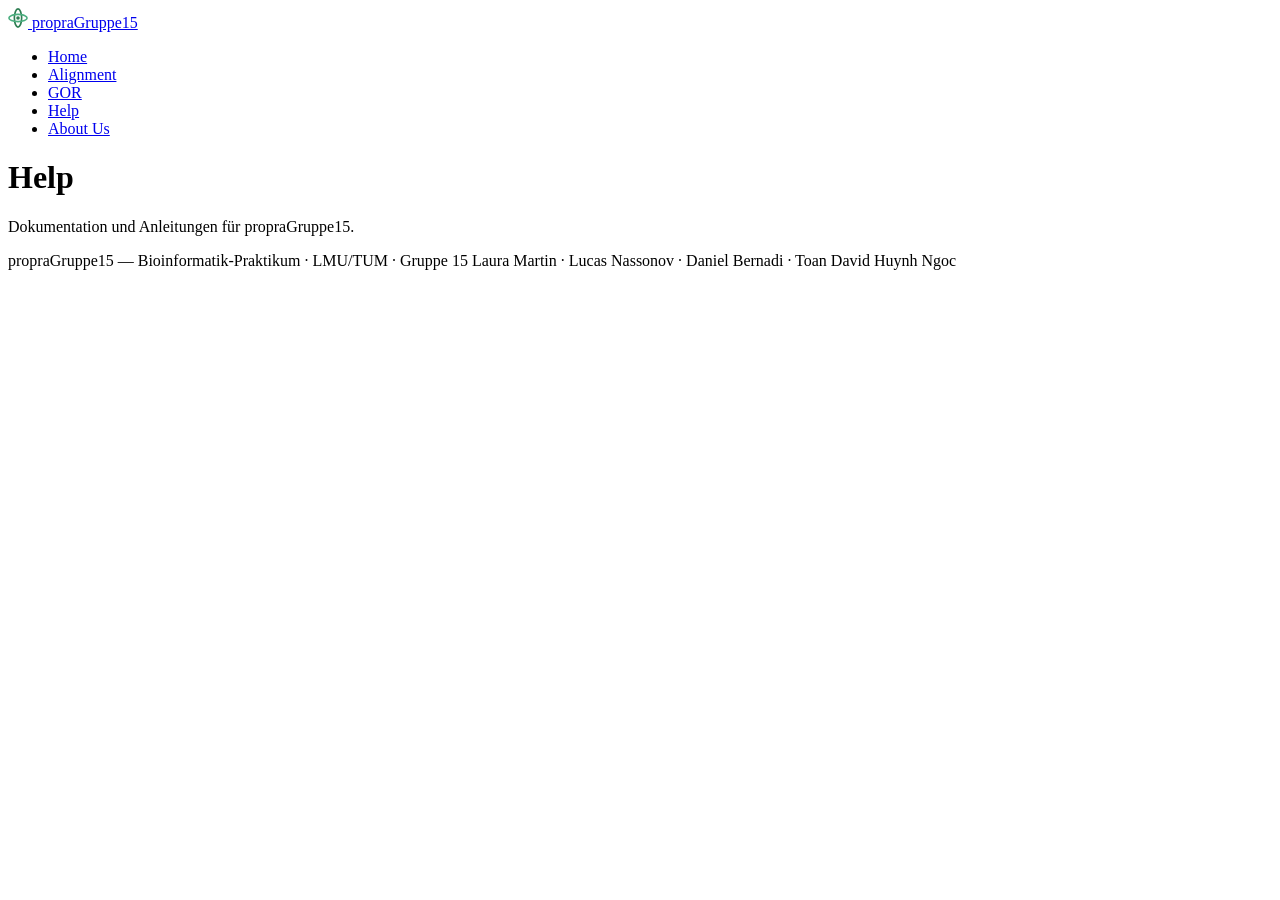
==== Solution1/Assignment03/about/index.html @ d186a950 "help, about, style" ====
<!DOCTYPE html>
<html lang="de">
<head>
    <meta charset="utf-8">
    <meta name="viewport" content="width=device-width, initial-scale=1">
    <title>Help — propraGruppe15</title>
    <link rel="preconnect" href="https://fonts.googleapis.com">
    <link href="https://fonts.googleapis.com/css2?family=Inter:wght@300;400;500;600&family=JetBrains+Mono:wght@400;500&display=swap" rel="stylesheet">
    <link rel="stylesheet" href="../styles.css">
</head>
<body>

<nav>
    <a class="nav-logo" href="../aufgabe3_2_0.html">
        <svg viewBox="0 0 22 22" fill="none" width="20" height="20">
            <ellipse cx="11" cy="11" rx="4"  ry="10" stroke="#2e7d52" stroke-width="1.8" fill="none"/>
            <ellipse cx="11" cy="11" rx="10" ry="4"  stroke="#4caf80" stroke-width="1.8" fill="none"/>
            <circle  cx="11" cy="11" r="2"           fill="#2e7d52"/>
        </svg>
        propraGruppe15
    </a>
    <ul class="nav-links">
        <li><a href="../index.html">Home</a></li>
        <li><a href="https://bioclient1.bio.ifi.lmu.de/~martinla/propragruppe15/Solution3/Alignment/Alignment_CGI.py">Alignment</a></li>
        <li><a href="https://bioclient1.bio.ifi.lmu.de/~martinla/propragruppe15/Solution3/GOR/GOR_final/GOR_CGI.py">GOR</a></li>
        <li style="margin-left: auto;"><a href="../help/index.html" class="active">Help</a></li>
        <li style="margin-left: auto;"><a href="#">About Us</a></li>        
    </ul>
</nav>

<div class="hero">
    <h1>Help</h1>
    <p>Dokumentation und Anleitungen für propraGruppe15.</p>
</div>

<div class="page-wrapper">
    <!-- your help content here -->
</div>

<footer>
    <span>propraGruppe15 &mdash; Bioinformatik-Praktikum &middot; LMU/TUM &middot; Gruppe 15</span>
    <span>Laura Martin &middot; Lucas Nassonov &middot; Daniel Bernadi &middot; Toan David Huynh Ngoc</span>
</footer>

</body>
</html>
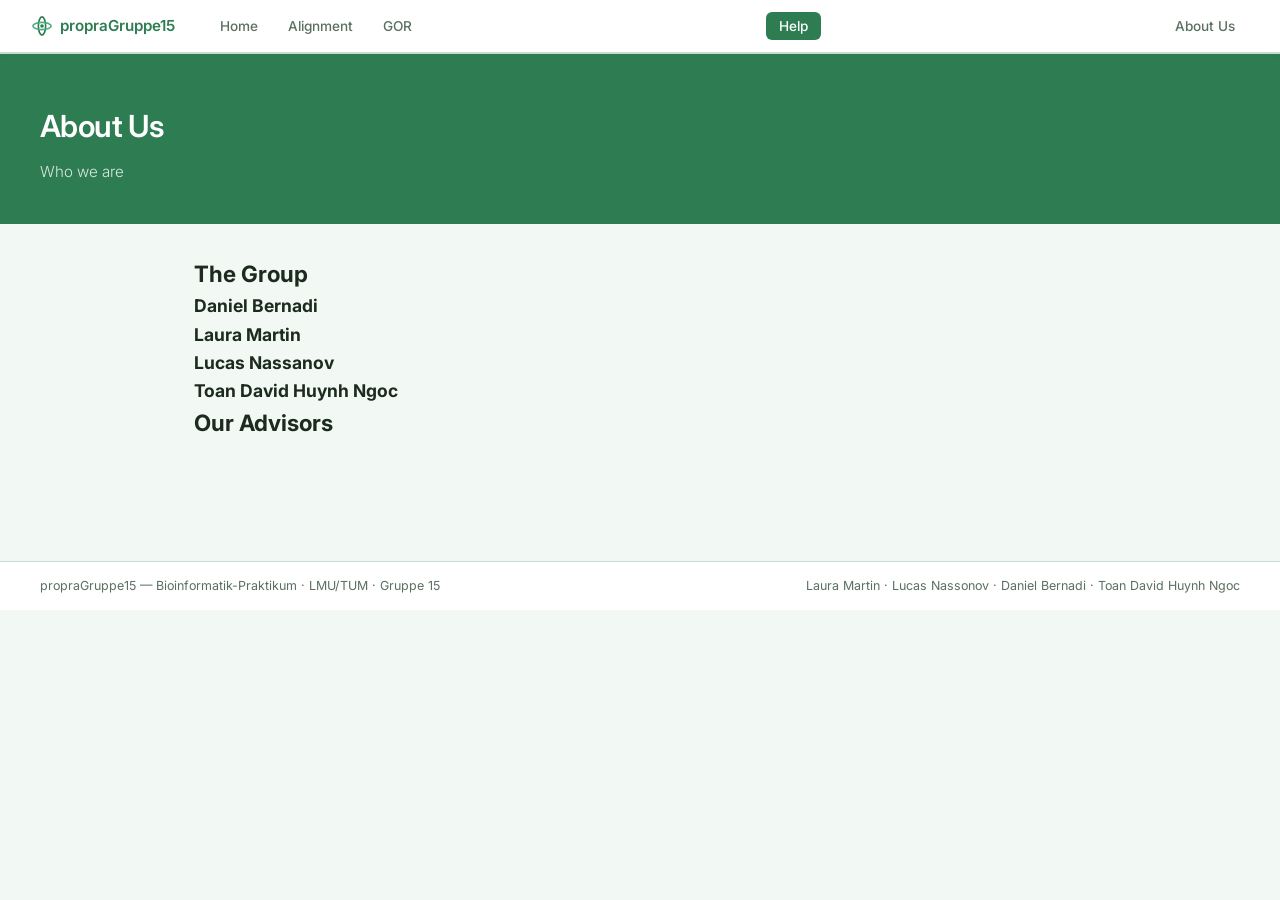
==== commit 74654461: "urm" ====
--- a/Solution1/Assignment03/about/index.html
+++ b/Solution1/Assignment03/about/index.html
@@ -6,7 +6,7 @@
     <title>Help — propraGruppe15</title>
     <link rel="preconnect" href="https://fonts.googleapis.com">
     <link href="https://fonts.googleapis.com/css2?family=Inter:wght@300;400;500;600&family=JetBrains+Mono:wght@400;500&display=swap" rel="stylesheet">
-    <link rel="stylesheet" href="../styles.css">
+    <link rel="stylesheet" href="../style.css">
 </head>
 <body>
 
@@ -29,12 +29,18 @@
 </nav>
 
 <div class="hero">
-    <h1>Help</h1>
-    <p>Dokumentation und Anleitungen für propraGruppe15.</p>
+    <h1>About Us</h1>
+    <p>Who we are</p>
 </div>
 
 <div class="page-wrapper">
-    <!-- your help content here -->
+     <h2>The Group</h2>
+     <h3>Daniel Bernadi</h3>
+     <h3>Laura Martin</h3>
+     <h3>Lucas Nassanov</h3>
+     <h3>Toan David Huynh Ngoc</h3>
+     <h2>Our Advisors</h2>
+     
 </div>
 
 <footer>
--- a/Solution1/Assignment03/style.css
+++ b/Solution1/Assignment03/style.css
@@ -0,0 +1,191 @@
+:root {
+    --green:     #2e7d52;
+    --green-dk:  #1f5c3a;
+    --green-lt:  #4caf80;
+    --green-bg:  #edf7f2;
+    --green-mid: #c5ddd0;
+    --text:      #1c2b1e;
+    --text-dim:  #5a7060;
+    --border:    #c5ddd0;
+    --bg:        #f2f8f4;
+    --white:     #ffffff;
+}
+*, *::before, *::after { box-sizing: border-box; margin: 0; padding: 0; }
+
+body {
+    font-family: 'Inter', sans-serif;
+    font-size: 15px;
+    background: var(--bg);
+    color: var(--text);
+    line-height: 1.6;
+}
+
+/* ── Navbar ─────────────────────────────── */
+nav {
+    background: var(--white);
+    border-bottom: 2px solid var(--green-mid);
+    padding: 0 32px;
+    display: flex;
+    align-items: center;
+    gap: 32px;
+    height: 54px;
+    position: sticky;
+    top: 0;
+    z-index: 10;
+    box-shadow: 0 1px 6px rgba(30,80,50,0.07);
+}
+.nav-logo {
+    font-weight: 600; font-size: 0.95rem;
+    color: var(--green); display: flex; align-items: center;
+    gap: 8px; white-space: nowrap; text-decoration: none;
+}
+.nav-links { display: flex; gap: 4px; list-style: none;  flex: 1;}
+.nav-links a {
+    text-decoration: none; font-size: 0.85rem; font-weight: 500;
+    color: var(--text-dim); padding: 6px 13px; border-radius: 6px;
+    transition: all 0.15s;
+}
+.nav-links a:hover  { background: var(--green-bg); color: var(--green); }
+.nav-links a.active { background: var(--green); color: white; }
+
+/* ── Hero ───────────────────────────────── */
+.hero {
+    background: #2e7d52;
+    padding: 48px 40px 40px; color: white;
+}
+.hero h1 { font-size: 1.9rem; font-weight: 600; letter-spacing: -0.02em; margin-bottom: 8px; }
+.hero p   { font-size: 0.95rem; opacity: 0.82; font-weight: 300; max-width: 580px; line-height: 1.7; }
+.hero-deco {
+    font-family: 'JetBrains Mono', monospace;
+    font-size: 0.7rem; opacity: 0.2; letter-spacing: 0.15em;
+    margin-top: 18px; overflow: hidden; white-space: nowrap;
+}
+
+/* ── Page ───────────────────────────────── */
+.page-wrapper { max-width: 940px; margin: 0 auto; padding: 32px 24px 80px; }
+
+/* ── Section label ──────────────────────── */
+.section-label {
+    font-size: 0.7rem; font-weight: 600; letter-spacing: 0.14em;
+    text-transform: uppercase; color: var(--green);
+    margin-bottom: 12px; margin-top: 32px;
+    display: flex; align-items: center; gap: 8px;
+}
+.section-label::after { content: ''; flex: 1; height: 1px; background: var(--green-mid); }
+
+/* ── Card ───────────────────────────────── */
+.card {
+    background: var(--white); border: 1px solid var(--border);
+    border-radius: 8px; padding: 24px 28px; margin-bottom: 16px;
+    box-shadow: 0 1px 4px rgba(30,80,50,0.07);
+}
+.card h2 {
+    font-size: 1rem; font-weight: 600; color: var(--green-dk); margin-bottom: 6px;
+}
+.card > p, .card > form > p {
+    font-size: 0.88rem; color: var(--text-dim);
+    line-height: 1.65; margin-bottom: 14px; font-weight: 300;
+}
+
+/* ── Meta grid (Gruppe) ─────────────────── */
+.meta-grid { display: grid; grid-template-columns: repeat(3,1fr); gap: 12px; }
+.meta-block {
+    background: var(--green-bg); border: 1px solid var(--green-mid);
+    border-radius: 6px; padding: 14px 16px;
+}
+.meta-block h3 {
+    font-size: 0.7rem; font-weight: 600; letter-spacing: 0.1em;
+    text-transform: uppercase; color: var(--green); margin-bottom: 6px;
+}
+.meta-block p { font-size: 0.88rem; color: var(--text); line-height: 1.55; }
+
+/* ── Form elements ──────────────────────── */
+.field-label {
+    display: block; font-size: 0.78rem; font-weight: 500;
+    color: var(--text-dim); margin-bottom: 5px; margin-top: 14px;
+}
+input[type=text], textarea, select {
+    width: 100%; padding: 9px 12px;
+    background: var(--white); border: 1.5px solid var(--border);
+    border-radius: 6px; color: var(--text);
+    font-family: 'Inter', sans-serif; font-size: 0.9rem;
+    transition: border-color 0.15s, box-shadow 0.15s;
+    outline: none; appearance: none;
+}
+input[type=text]:focus, textarea:focus, select:focus {
+    border-color: var(--green);
+    box-shadow: 0 0 0 3px rgba(46,125,82,0.1);
+}
+textarea {
+    font-family: 'JetBrains Mono', monospace;
+    font-size: 0.82rem; resize: vertical; min-height: 72px; background: #fafcfb;
+}
+select {
+    background-image: url("data:image/svg+xml,%3Csvg xmlns='http://www.w3.org/2000/svg' width='10' height='6' viewBox='0 0 10 6'%3E%3Cpath fill='%235a7060' d='M5 6L0 0h10z'/%3E%3C/svg%3E");
+    background-repeat: no-repeat; background-position: right 12px center;
+    padding-right: 32px; cursor: pointer;
+}
+input[type=file] { color: var(--text-dim); font-size: 0.88rem; padding: 8px 0; }
+
+.param-grid { display: grid; grid-template-columns: 1fr 1fr; gap: 0 20px; }
+
+input[type=submit], button[type=submit] {
+    margin-top: 18px; padding: 10px 26px;
+    background: var(--green); color: white;
+    font-family: 'Inter', sans-serif; font-weight: 600; font-size: 0.88rem;
+    border: none; border-radius: 6px; cursor: pointer;
+    transition: background 0.15s;
+}
+input[type=submit]:hover, button[type=submit]:hover { background: var(--green-dk); }
+
+/* ── Warning note ───────────────────────── */
+.note {
+    background: #fff8e1; border: 1px solid #f0d060;
+    border-radius: 6px; padding: 8px 14px;
+    font-size: 0.82rem; color: #7a5800; margin-bottom: 14px;
+}
+
+/* ── Sub-divider inside card ────────────── */
+.card-divider {
+    border: none; border-top: 1px solid var(--border); margin: 22px 0;
+}
+
+/* ── Footer ─────────────────────────────── */
+footer {
+    background: var(--white); border-top: 1px solid var(--border);
+    padding: 14px 40px; font-size: 0.78rem; color: var(--text-dim);
+    display: flex; justify-content: space-between; margin-top: 40px;
+}
+
+details {
+    border-bottom: 1px solid var(--border);
+    padding: 16px 0;
+}
+
+details summary {
+    font-weight: 600;
+    font-size: 0.95rem;
+    color: var(--text);
+    cursor: pointer;
+    list-style: none;
+    display: flex;
+    justify-content: space-between;
+    align-items: center;
+}
+
+details summary::after {
+    content: '▾';
+    color: var(--green);
+    font-size: 1.1rem;
+}
+
+details[open] summary::after {
+    content: '▴';
+}
+
+details p {
+    margin-top: 10px;
+    font-size: 0.88rem;
+    color: var(--text-dim);
+    line-height: 1.65;
+}
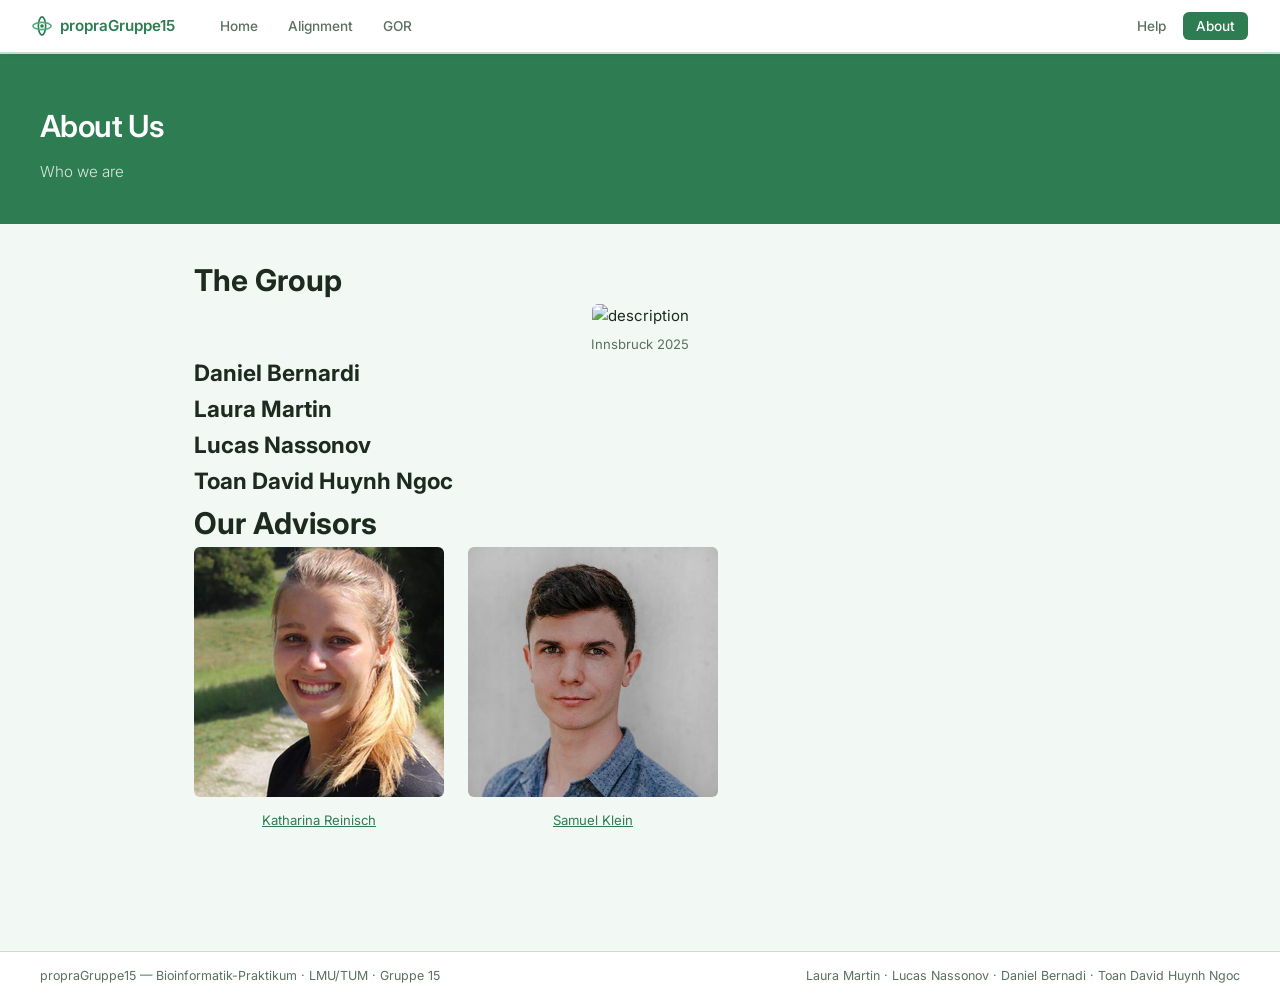
==== commit 18ae5565: "urmmmmmmmm" ====
--- a/Solution1/Assignment03/about/index.html
+++ b/Solution1/Assignment03/about/index.html
@@ -23,8 +23,8 @@
         <li><a href="../index.html">Home</a></li>
         <li><a href="https://bioclient1.bio.ifi.lmu.de/~martinla/propragruppe15/Solution3/Alignment/Alignment_CGI.py">Alignment</a></li>
         <li><a href="https://bioclient1.bio.ifi.lmu.de/~martinla/propragruppe15/Solution3/GOR/GOR_final/GOR_CGI.py">GOR</a></li>
-        <li style="margin-left: auto;"><a href="../help/index.html" class="active">Help</a></li>
-        <li style="margin-left: auto;"><a href="#">About Us</a></li>        
+        <li style="margin-left: auto;"><a href="../help/index.html">Help</a></li>
+        <li><a href="#"; class="active">About</a></li>        
     </ul>
 </nav>
 
@@ -34,12 +34,31 @@
 </div>
 
 <div class="page-wrapper">
-     <h2>The Group</h2>
-     <h3>Daniel Bernadi</h3>
-     <h3>Laura Martin</h3>
-     <h3>Lucas Nassanov</h3>
-     <h3>Toan David Huynh Ngoc</h3>
-     <h2>Our Advisors</h2>
+     <h1>The Group</h1>
+     <figure style="text-align: center;">
+        <img src="../images/group.png" alt="description" style="width: 66%; height: 66%; object-fit: cover; border-radius: 6px;">
+        <figcaption style="margin-right: auto; font-size: 0.82rem; color: var(--text-dim); margin-top: 6px;">Innsbruck 2025</a>
+        </figcaption>
+    </figure>
+     <h2>Daniel Bernardi</h2>
+     <h2>Laura Martin</h2>
+     <h2>Lucas Nassonov</h2>
+     <h2>Toan David Huynh Ngoc</h2>
+     <h1>Our Advisors</h1>
+     <div style="display: flex; gap: 24px; justify-content: flex-start">
+    <figure style="text-align: center;">
+        <img src="../images/Kathi.jpg" alt="description" style="width: 250px; height: 250px; object-fit: cover; border-radius: 6px;">
+        <figcaption style="margin-right: auto; font-size: 0.82rem; color: var(--text-dim); margin-top: 6px;">
+                        <a href="https://www.bio.ifi.lmu.de/mitarbeiter/katharina-reinisch/index.html" style="color: var(--green);">Katharina Reinisch</a>
+        </figcaption>
+    </figure>
+    <figure style="text-align: center;">
+        <img src="../images/sam.jpeg" alt="description" style="width: 250px; height: 250px; border-radius: 6px;">
+        <figcaption style="font-size: 0.82rem; color: var(--text-dim); margin-top: 6px;">
+            <a href="https://www.bio.ifi.lmu.de/mitarbeiter/samuel-klein/index.html" style="color: var(--green);">Samuel Klein</a>
+        </figcaption>
+    </figure>
+</div>
      
 </div>
 
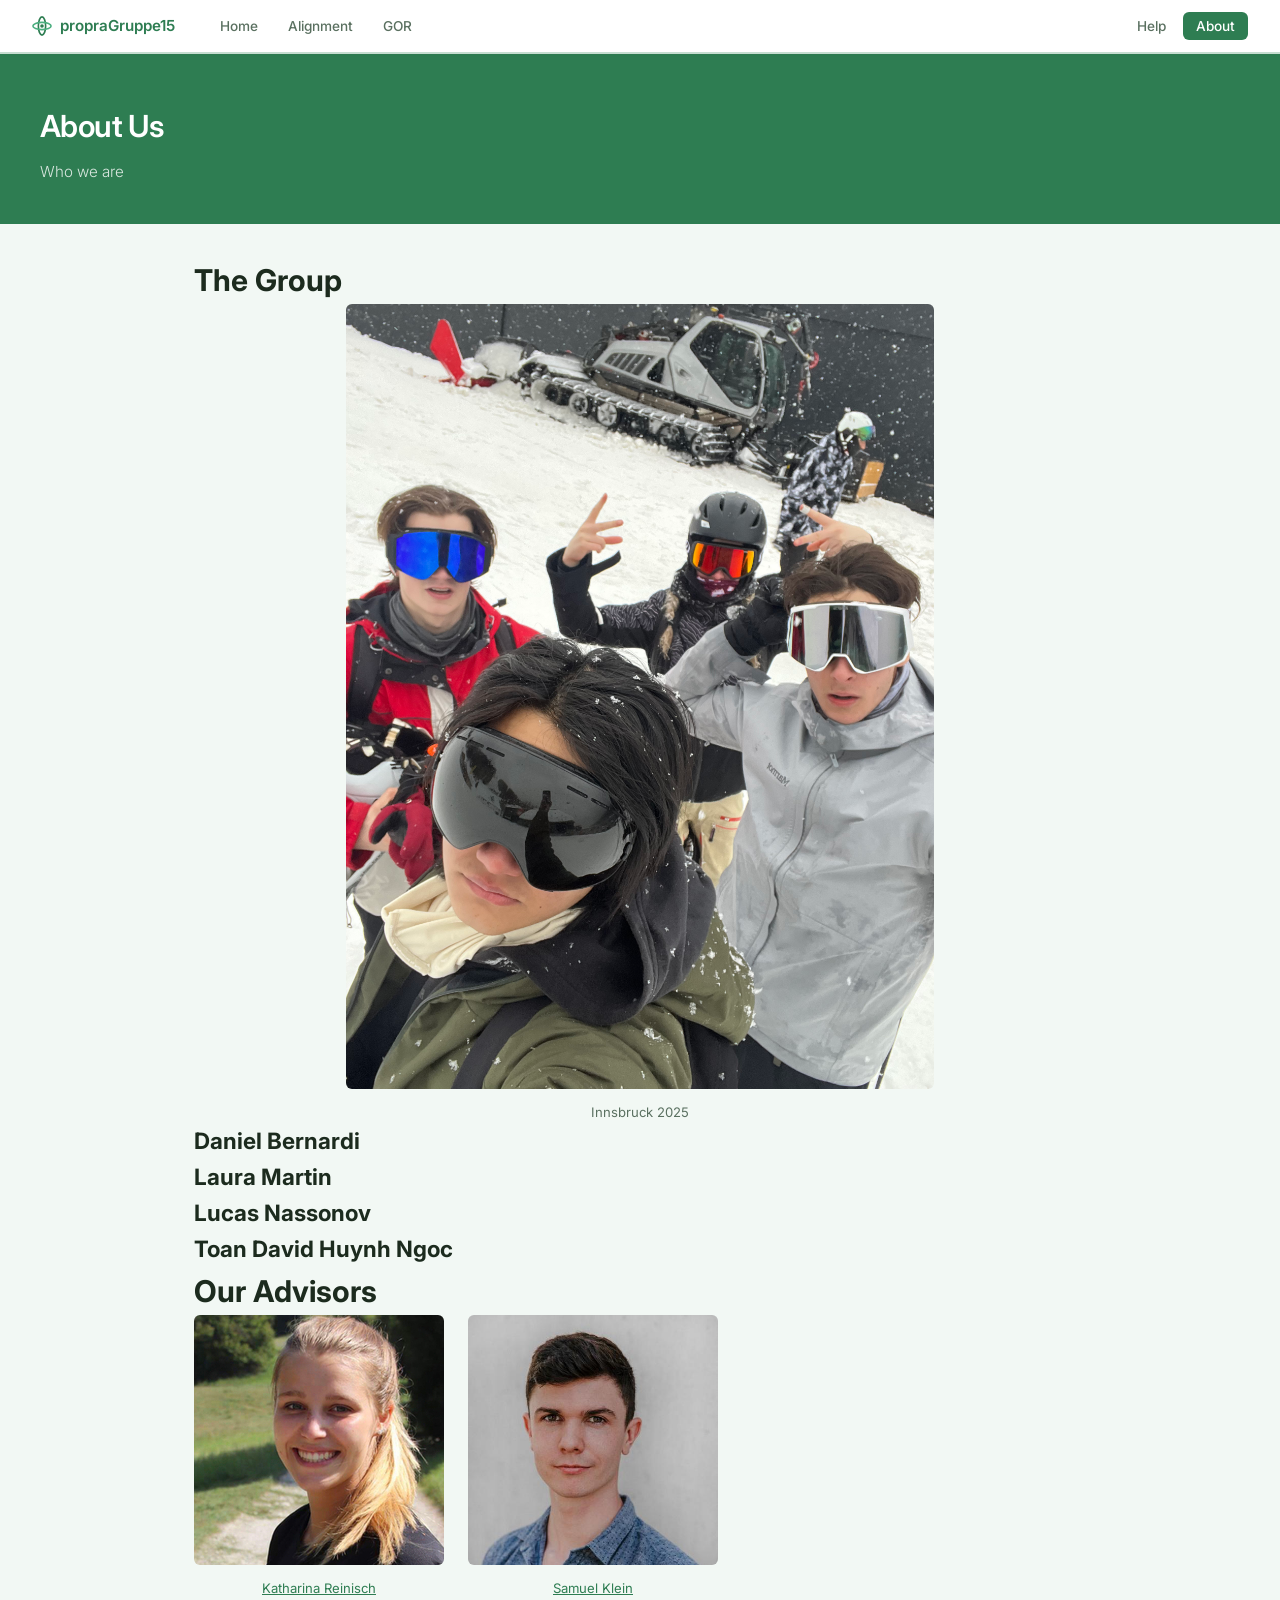
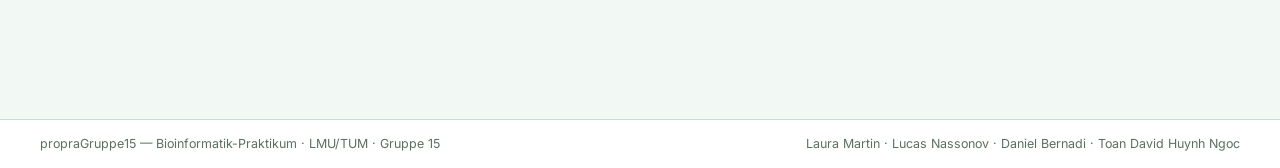
==== commit 6cf50103: "about" ====
--- a/Solution1/Assignment03/about/index.html
+++ b/Solution1/Assignment03/about/index.html
@@ -20,7 +20,7 @@
         propraGruppe15
     </a>
     <ul class="nav-links">
-        <li><a href="../index.html">Home</a></li>
+        <li><a href="../aufgabe3_2_0.html">Home</a></li>
         <li><a href="https://bioclient1.bio.ifi.lmu.de/~martinla/propragruppe15/Solution3/Alignment/Alignment_CGI.py">Alignment</a></li>
         <li><a href="https://bioclient1.bio.ifi.lmu.de/~martinla/propragruppe15/Solution3/GOR/GOR_final/GOR_CGI.py">GOR</a></li>
         <li style="margin-left: auto;"><a href="../help/index.html">Help</a></li>
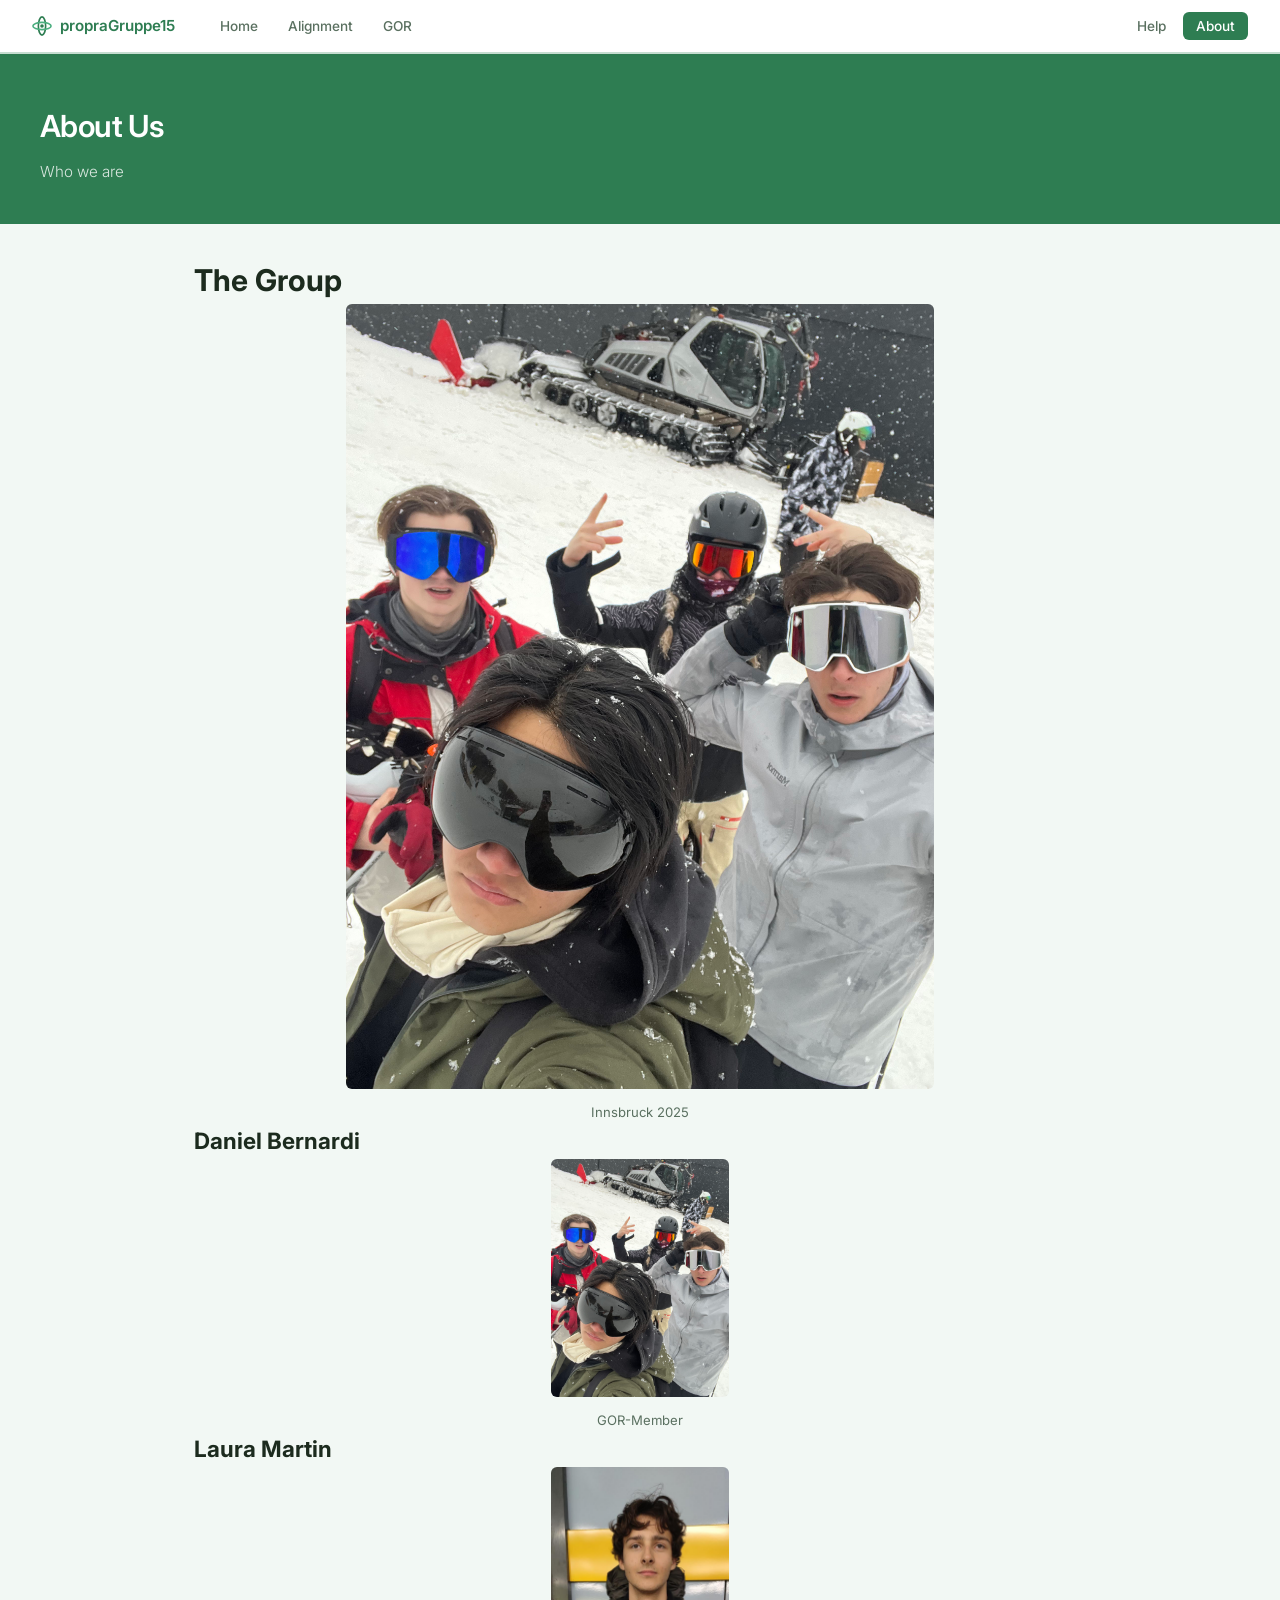
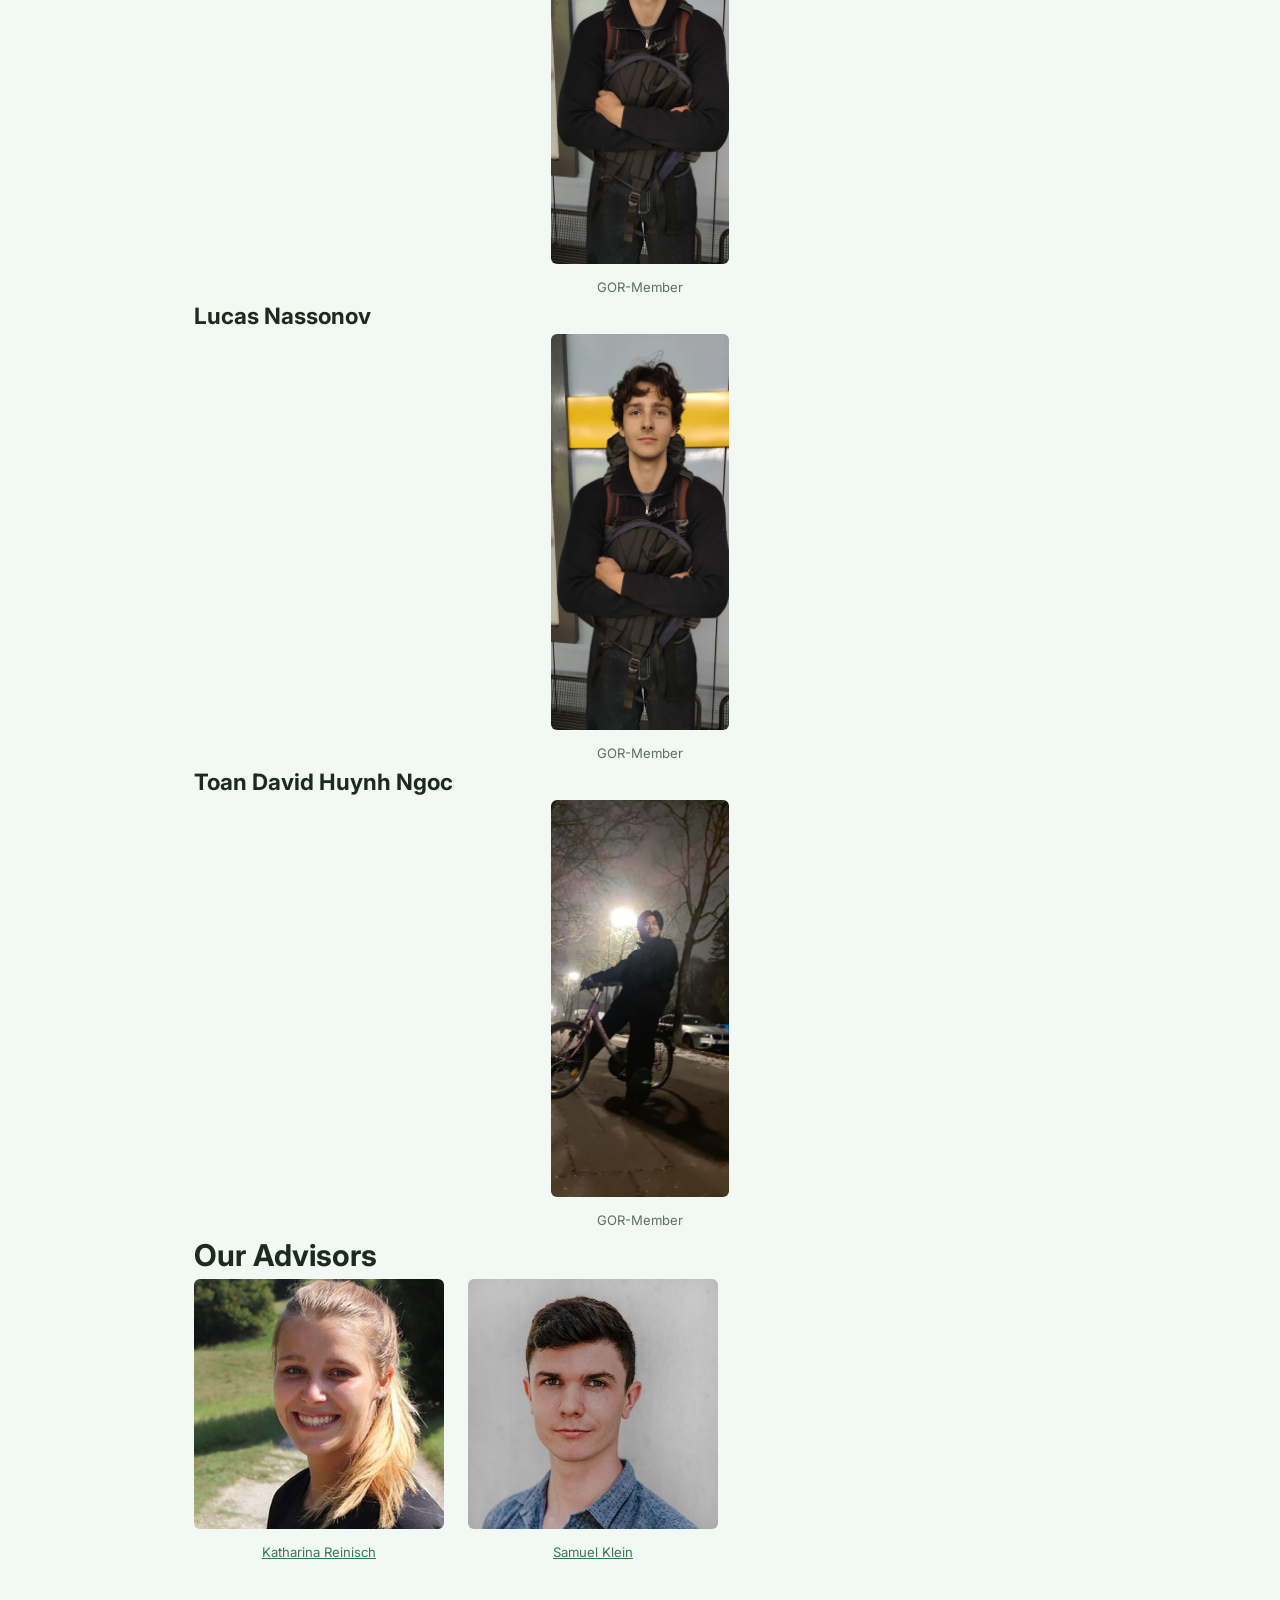
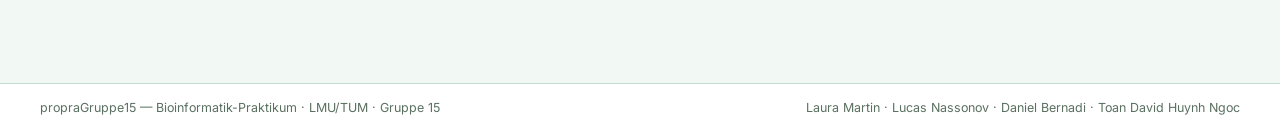
==== commit c5f40766: "help" ====
--- a/Solution1/Assignment03/about/index.html
+++ b/Solution1/Assignment03/about/index.html
@@ -22,7 +22,7 @@
     <ul class="nav-links">
         <li><a href="../aufgabe3_2_0.html">Home</a></li>
         <li><a href="https://bioclient1.bio.ifi.lmu.de/~martinla/propragruppe15/Solution3/Alignment/Alignment_CGI.py">Alignment</a></li>
-        <li><a href="https://bioclient1.bio.ifi.lmu.de/~martinla/propragruppe15/Solution3/GOR/GOR_final/GOR_CGI.py">GOR</a></li>
+        <li><a href="https://bioclient1.bio.ifi.lmu.de/~martinla/propragruppe15/Solution3/GOR/GOR_final/Test.py">GOR</a></li>
         <li style="margin-left: auto;"><a href="../help/index.html">Help</a></li>
         <li><a href="#"; class="active">About</a></li>        
     </ul>
@@ -41,9 +41,29 @@
         </figcaption>
     </figure>
      <h2>Daniel Bernardi</h2>
+     <figure style="text-align: center;">
+        <img src="../images/group.png" alt="description" style="width: 20%; height: 20%; object-fit: cover; border-radius: 6px;">
+        <figcaption style="margin-right: auto; font-size: 0.82rem; color: var(--text-dim); margin-top: 6px;">GOR-Member</a>
+        </figcaption>
+    </figure>
      <h2>Laura Martin</h2>
+    <figure style="text-align: center;">
+        <img src="../images/Laura.png" alt="description" style="width: 20%; height: 20%; object-fit: cover; border-radius: 6px;">
+        <figcaption style="margin-right: auto; font-size: 0.82rem; color: var(--text-dim); margin-top: 6px;">GOR-Member</a>
+        </figcaption>
+    </figure>
      <h2>Lucas Nassonov</h2>
+     <figure style="text-align: center;">
+        <img src="../images/Lucas.png" alt="description" style="width: 20%; height: 20%; object-fit: cover; border-radius: 6px;">
+        <figcaption style="margin-right: auto; font-size: 0.82rem; color: var(--text-dim); margin-top: 6px;">GOR-Member</a>
+        </figcaption>
+    </figure>
      <h2>Toan David Huynh Ngoc</h2>
+     <figure style="text-align: center;">
+        <img src="../images/David.png" alt="description" style="width: 20%; height: 20%; object-fit: cover; border-radius: 6px;">
+        <figcaption style="margin-right: auto; font-size: 0.82rem; color: var(--text-dim); margin-top: 6px;">GOR-Member</a>
+        </figcaption>
+    </figure>
      <h1>Our Advisors</h1>
      <div style="display: flex; gap: 24px; justify-content: flex-start">
     <figure style="text-align: center;">
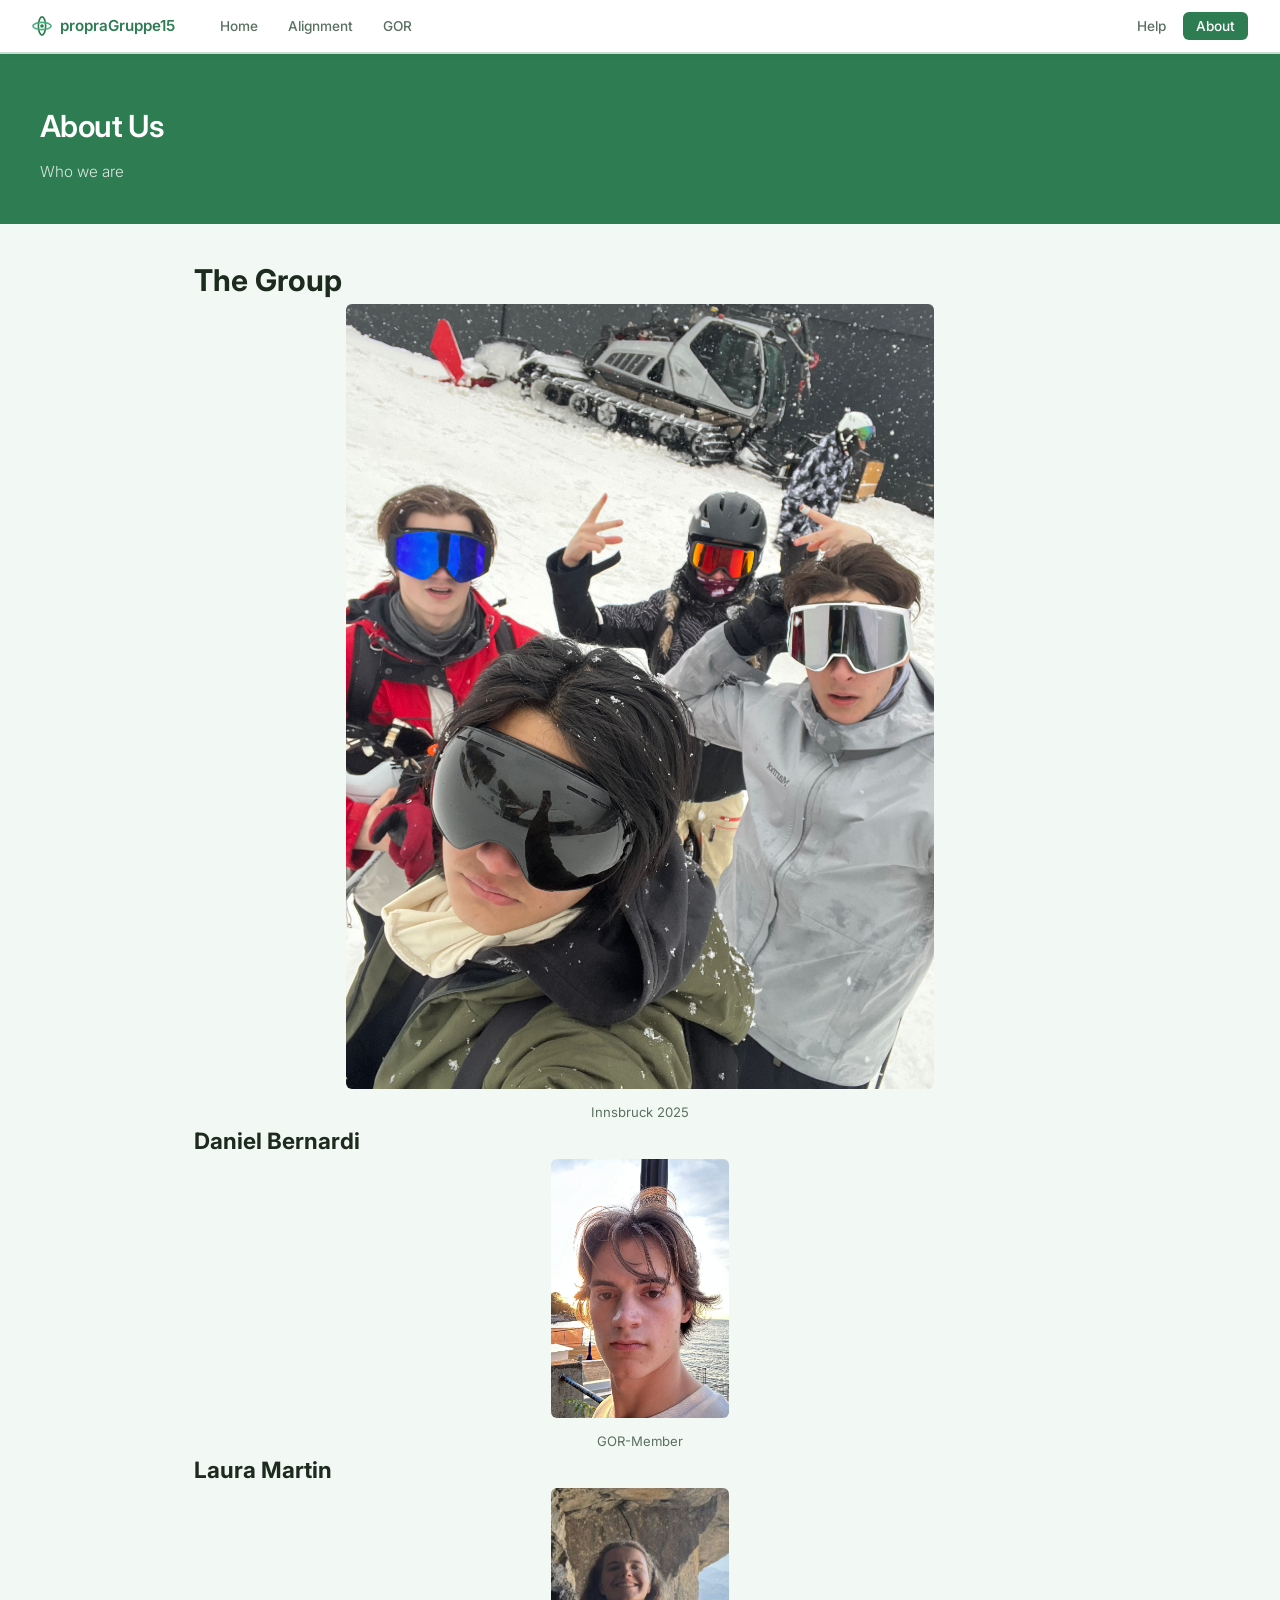
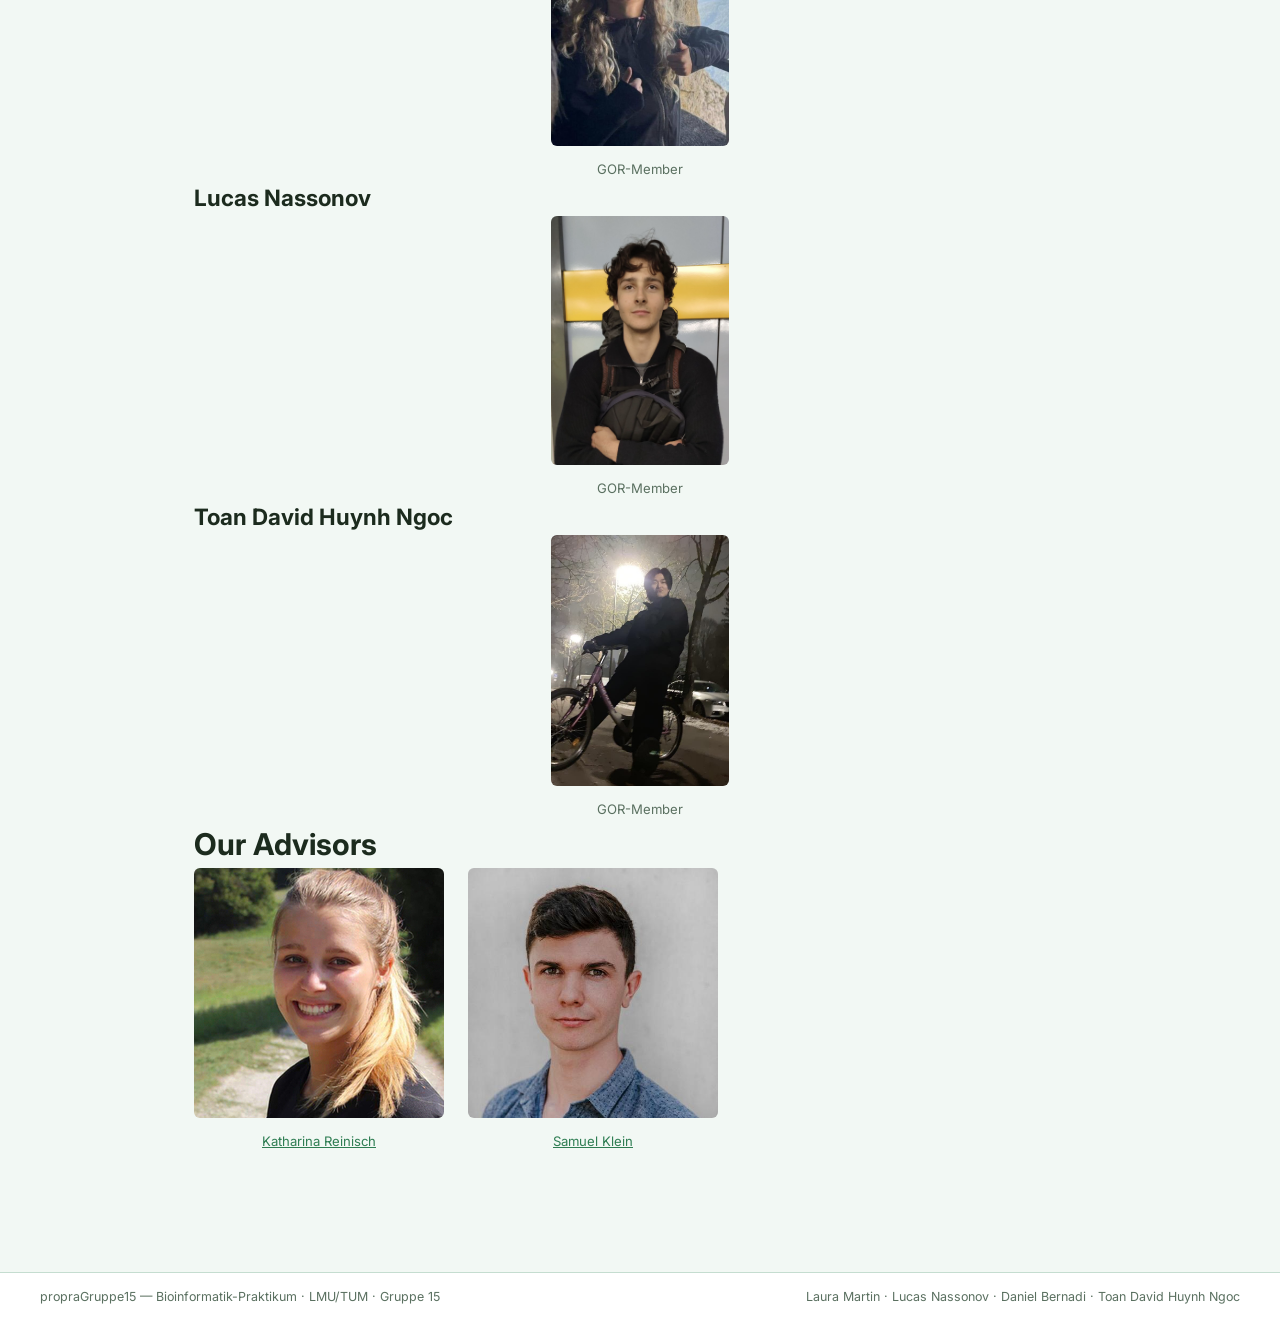
==== commit dbb80a99: "help" ====
--- a/Solution1/Assignment03/about/index.html
+++ b/Solution1/Assignment03/about/index.html
@@ -42,7 +42,7 @@
     </figure>
      <h2>Daniel Bernardi</h2>
      <figure style="text-align: center;">
-        <img src="../images/group.png" alt="description" style="width: 20%; height: 20%; object-fit: cover; border-radius: 6px;">
+        <img src="../images/Daniel.png" alt="description" style="width: 20%; height: 20%; object-fit: cover; border-radius: 6px;">
         <figcaption style="margin-right: auto; font-size: 0.82rem; color: var(--text-dim); margin-top: 6px;">GOR-Member</a>
         </figcaption>
     </figure>
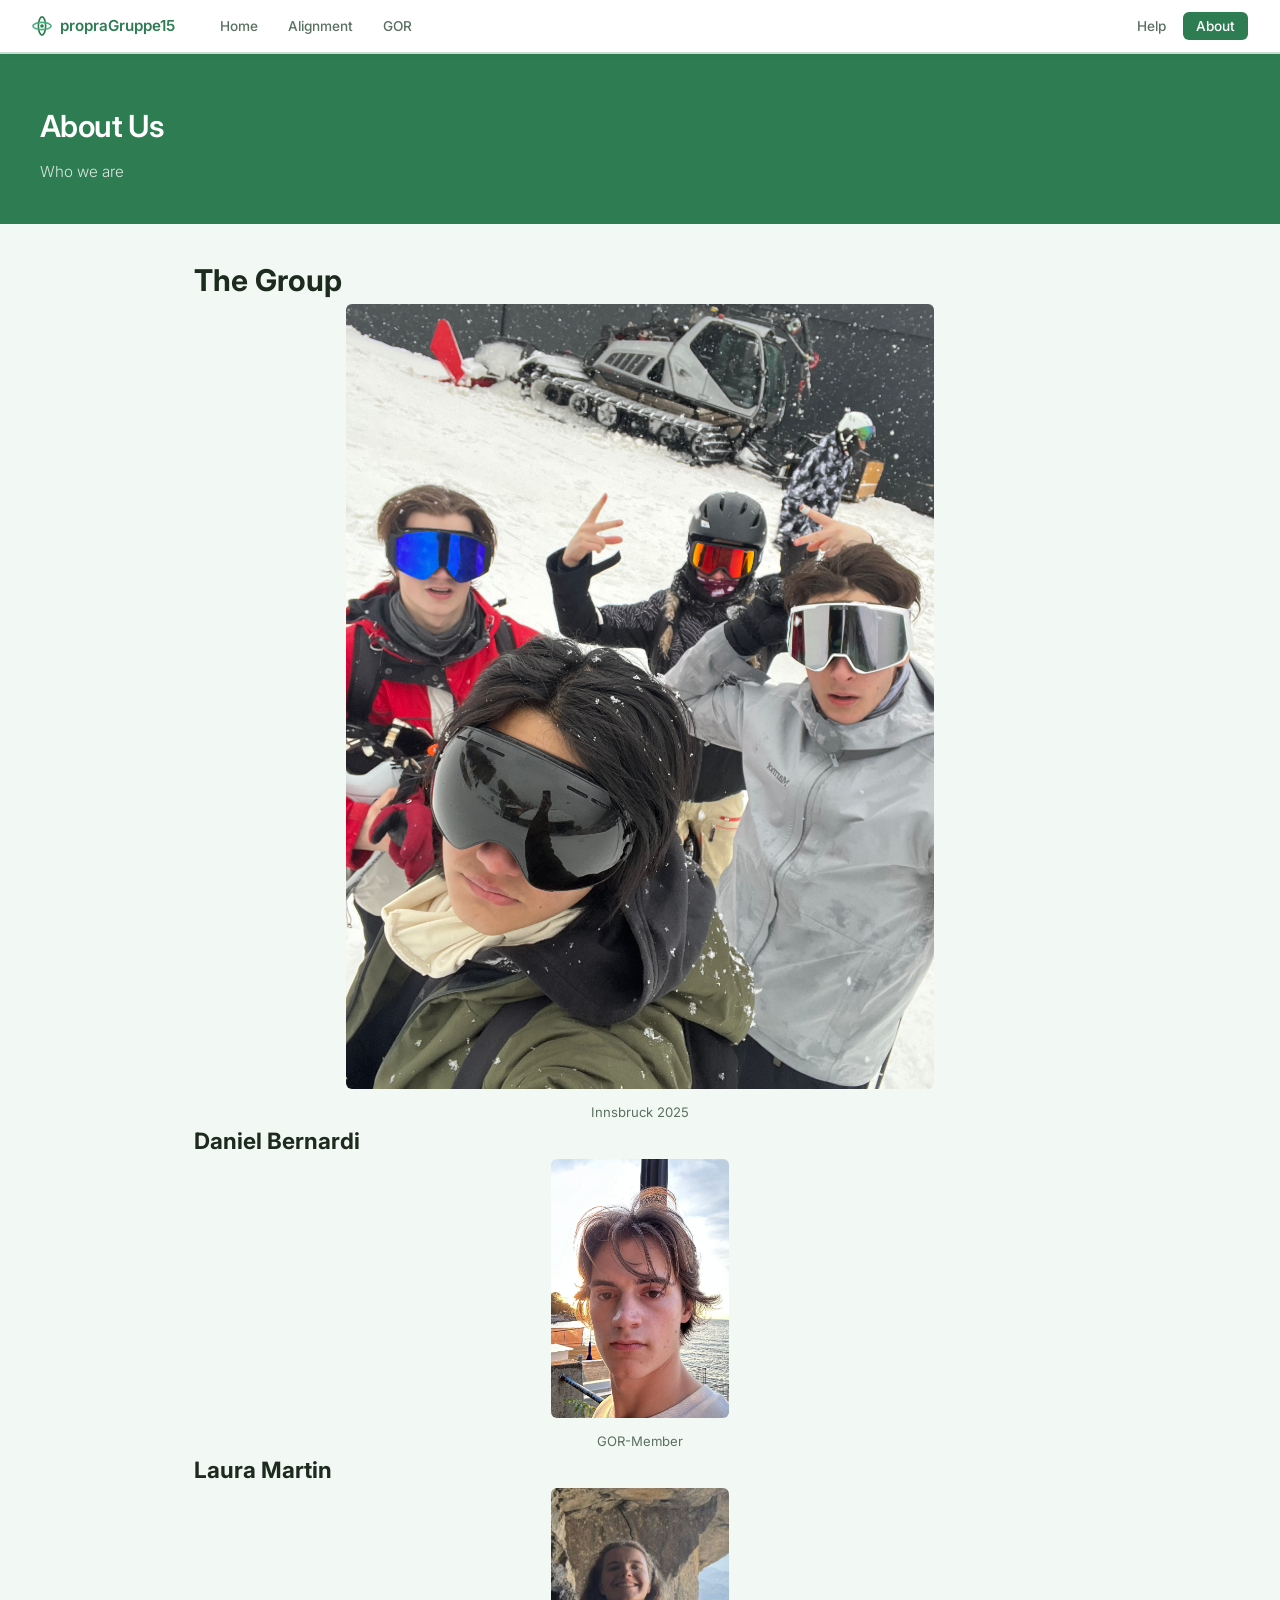
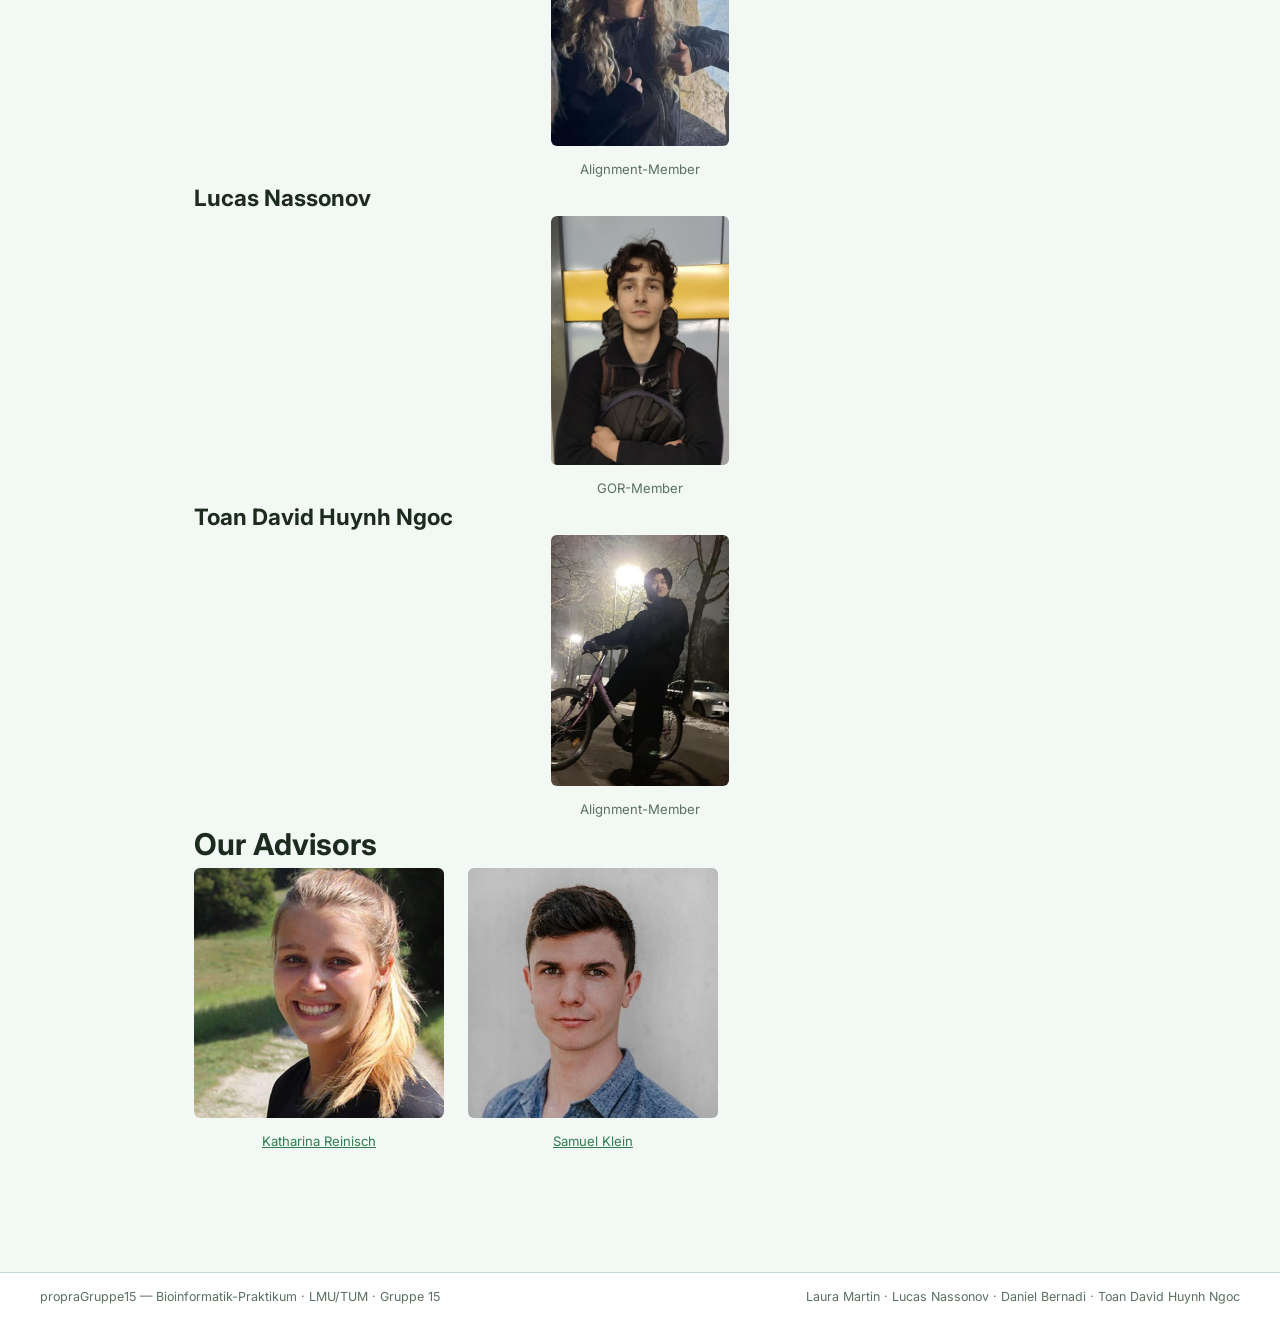
==== commit a3ce5c77: "help" ====
--- a/Solution1/Assignment03/about/index.html
+++ b/Solution1/Assignment03/about/index.html
@@ -49,7 +49,7 @@
      <h2>Laura Martin</h2>
     <figure style="text-align: center;">
         <img src="../images/Laura.png" alt="description" style="width: 20%; height: 20%; object-fit: cover; border-radius: 6px;">
-        <figcaption style="margin-right: auto; font-size: 0.82rem; color: var(--text-dim); margin-top: 6px;">GOR-Member</a>
+        <figcaption style="margin-right: auto; font-size: 0.82rem; color: var(--text-dim); margin-top: 6px;">Alignment-Member</a>
         </figcaption>
     </figure>
      <h2>Lucas Nassonov</h2>
@@ -61,7 +61,7 @@
      <h2>Toan David Huynh Ngoc</h2>
      <figure style="text-align: center;">
         <img src="../images/David.png" alt="description" style="width: 20%; height: 20%; object-fit: cover; border-radius: 6px;">
-        <figcaption style="margin-right: auto; font-size: 0.82rem; color: var(--text-dim); margin-top: 6px;">GOR-Member</a>
+        <figcaption style="margin-right: auto; font-size: 0.82rem; color: var(--text-dim); margin-top: 6px;">Alignment-Member</a>
         </figcaption>
     </figure>
      <h1>Our Advisors</h1>
